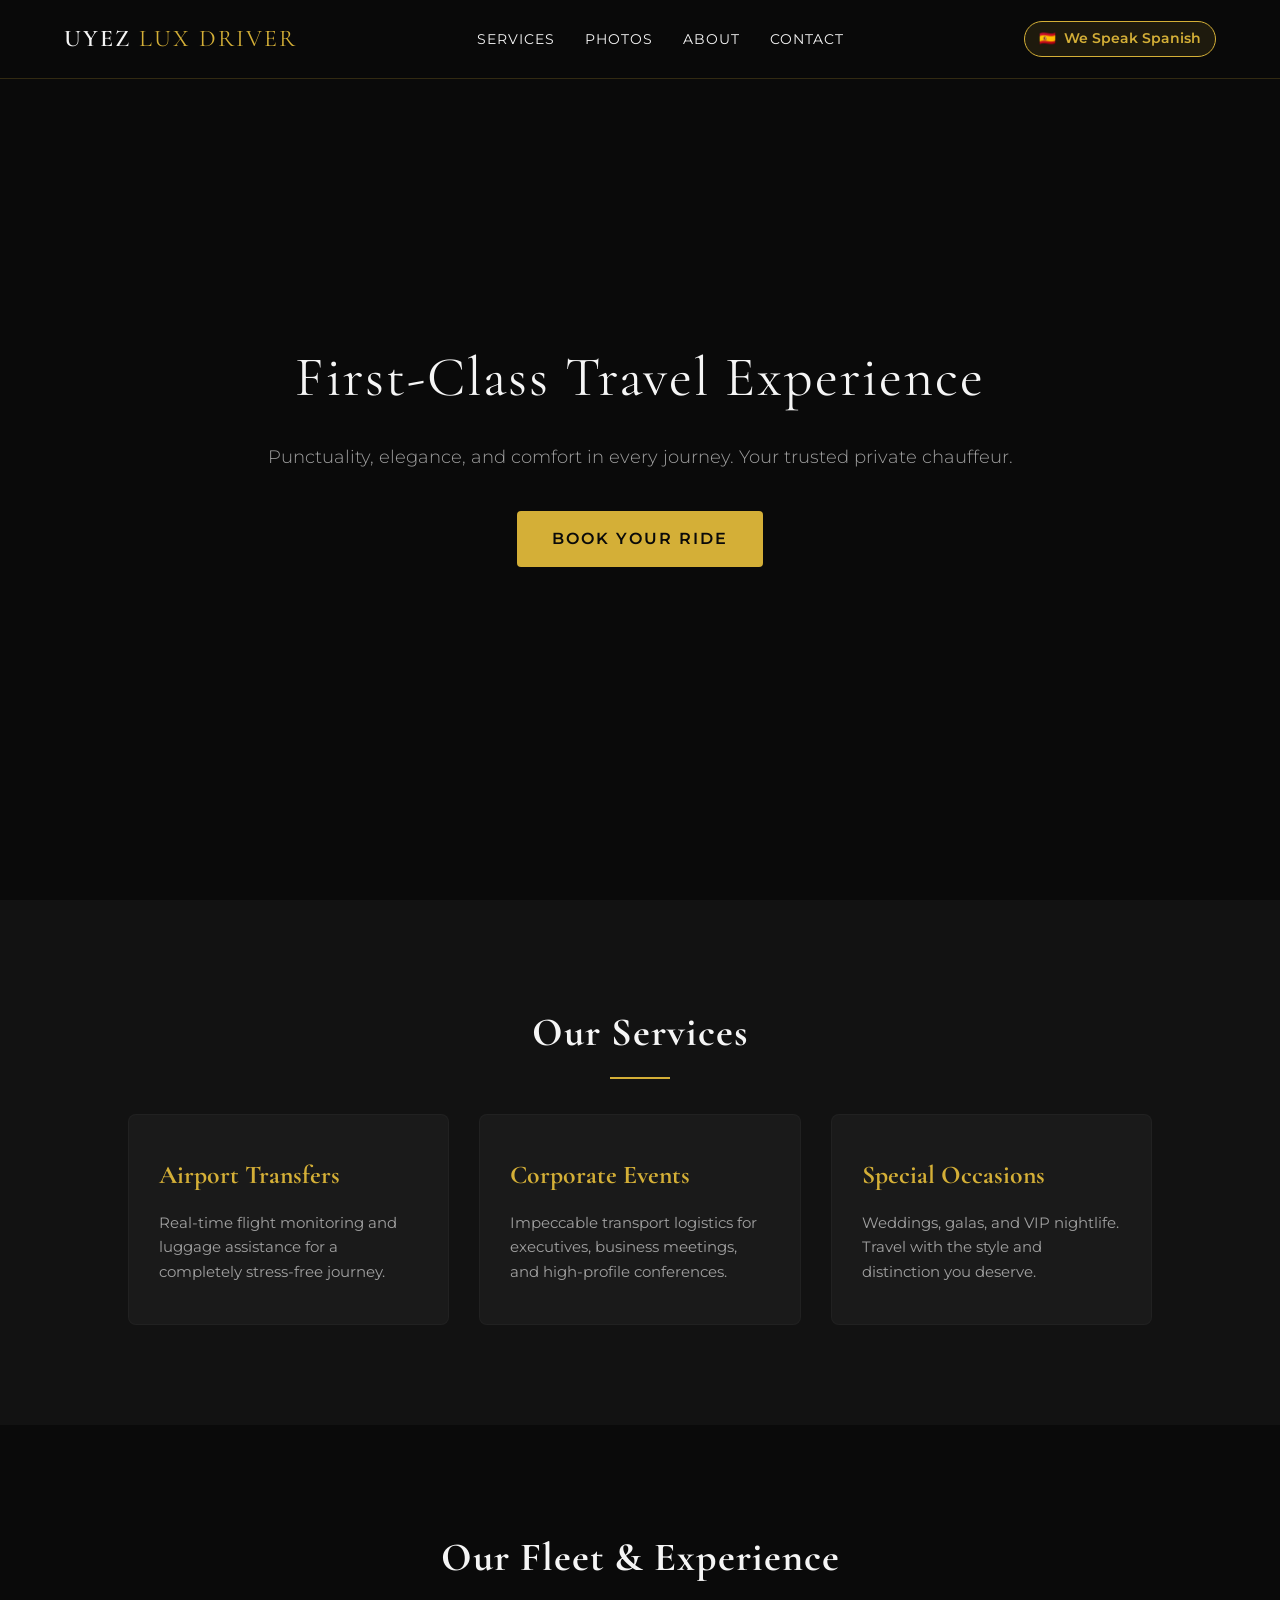
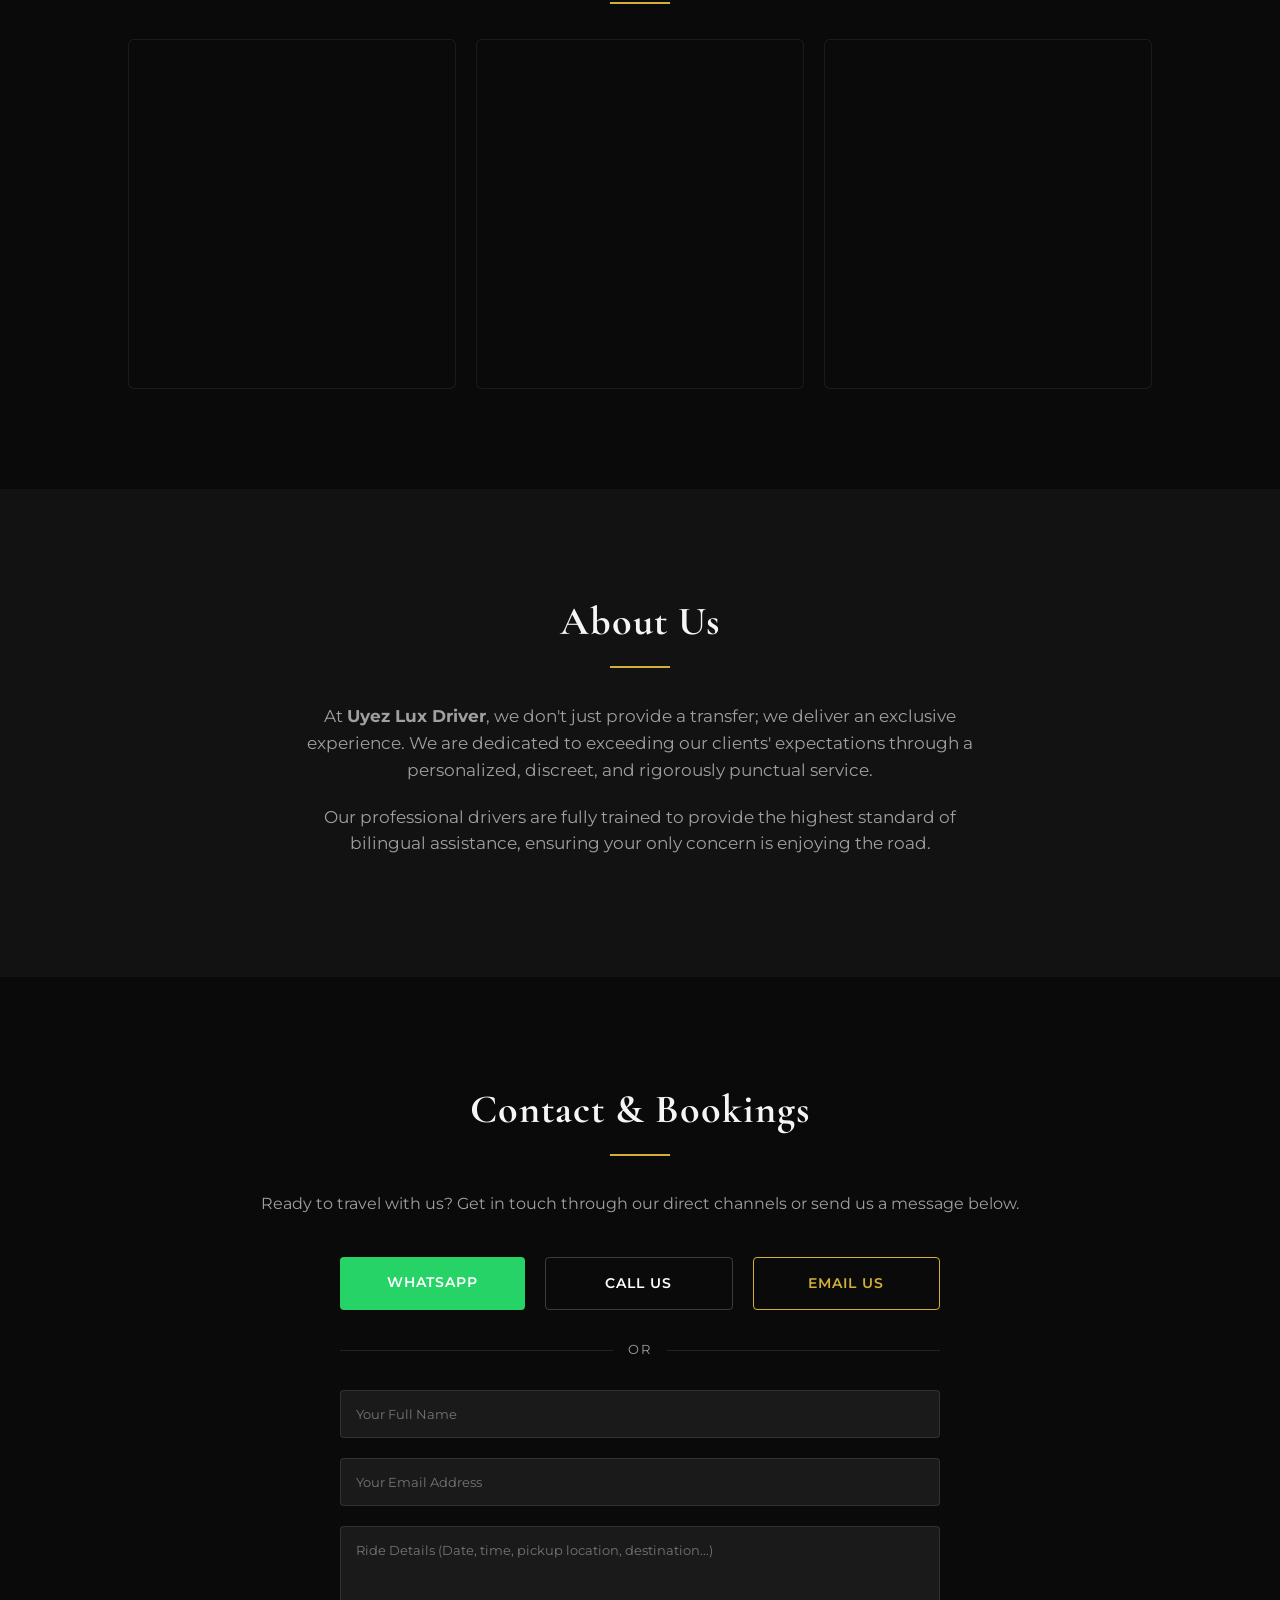
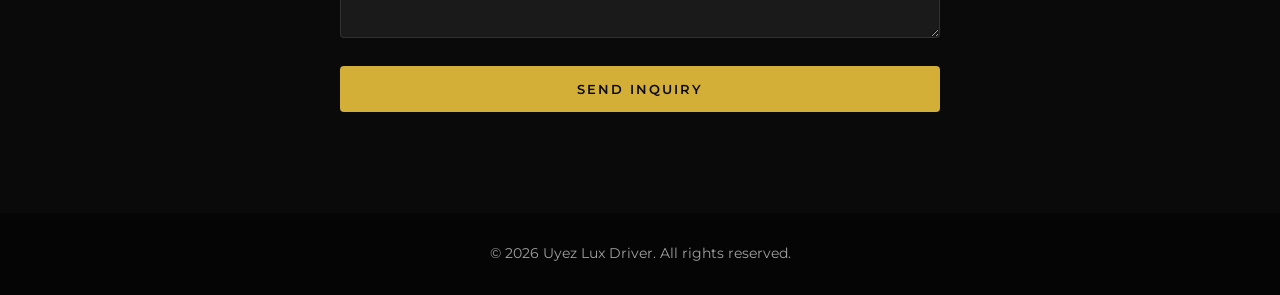
==== index.html @ 3fbd0e6f "Add files via upload" ====
<!DOCTYPE html>
<html lang="en">
<head>
    <meta charset="UTF-8">
    <meta name="viewport" content="width=device-width, initial-scale=1.0">
    <title>Uyez Lux Driver | Premium Chauffeur Service</title>
    <link rel="stylesheet" href="style.css">
    <!-- Importación de tipografía elegante desde Google Fonts -->
    <link href="https://fonts.googleapis.com/css2?family=Cormorant+Garamond:ital,wght@0,400;0,600;1,400&family=Montserrat:wght@300;400;600&display=swap" rel="stylesheet">
</head>
<body>

    <!-- Navigation / Menu -->
    <header class="navbar">
        <div class="logo">
            UYEZ <span>LUX DRIVER</span>
        </div>
        <nav>
            <ul class="nav-links">
                <li><a href="#services">Services</a></li>
                <li><a href="#photos">Photos</a></li>
                <li><a href="#about">About</a></li>
                <li><a href="#contact">Contact</a></li>
            </ul>
        </nav>
        <!-- Cambiado a enlace <a> apuntando a la versión en español -->
        <a href="es.html" class="lang-badge">
            <span class="flag">🇪🇸</span> We Speak Spanish
        </a>
    </header>

    <!-- Hero Section -->
    <section class="hero">
        <div class="hero-overlay"></div>
        <div class="hero-content">
            <h1>First-Class Travel Experience</h1>
            <p>Punctuality, elegance, and comfort in every journey. Your trusted private chauffeur.</p>
            <a href="#contact" class="btn-primary">Book Your Ride</a>
        </div>
    </section>

    <!-- Services Section -->
    <section id="services" class="services-section">
        <h2 class="section-title">Our Services</h2>
        <div class="services-grid">
            <div class="service-card">
                <h3>Airport Transfers</h3>
                <p>Real-time flight monitoring and luggage assistance for a completely stress-free journey.</p>
            </div>
            <div class="service-card">
                <h3>Corporate Events</h3>
                <p>Impeccable transport logistics for executives, business meetings, and high-profile conferences.</p>
            </div>
            <div class="service-card">
                <h3>Special Occasions</h3>
                <p>Weddings, galas, and VIP nightlife. Travel with the style and distinction you deserve.</p>
            </div>
        </div>
    </section>

    <!-- Photos Section (Gallery) -->
    <section id="photos" class="gallery-section">
        <h2 class="section-title">Our Fleet & Experience</h2>
        <div class="gallery-grid">
            <div class="gallery-item" style="background-image: url('https://images.unsplash.com/photo-1549399542-7e3f8b79c341?auto=format&fit=crop&q=80&w=600');"></div>
            <div class="gallery-item" style="background-image: url('https://images.unsplash.com/photo-1552519507-da3b142c6e3d?auto=format&fit=crop&q=80&w=600');"></div>
            <div class="gallery-item" style="background-image: url('https://images.unsplash.com/photo-1563720223185-11003d516935?auto=format&fit=crop&q=80&w=600');"></div>
        </div>
    </section>

    <!-- About Section -->
    <section id="about" class="about-section">
        <div class="about-content">
            <h2 class="section-title">About Us</h2>
            <p>At <strong>Uyez Lux Driver</strong>, we don't just provide a transfer; we deliver an exclusive experience. We are dedicated to exceeding our clients' expectations through a personalized, discreet, and rigorously punctual service.</p>
            <p>Our professional drivers are fully trained to provide the highest standard of bilingual assistance, ensuring your only concern is enjoying the road.</p>
        </div>
    </section>

    <!-- Contact Section -->
    <section id="contact" class="contact-section">
        <h2 class="section-title">Contact & Bookings</h2>
        <p class="contact-subtitle">Ready to travel with us? Get in touch through our direct channels or send us a message below.</p>
        
        <div class="direct-contact-buttons">
            <a href="https://wa.me/1234567890" target="_blank" class="contact-btn whatsapp-btn">WhatsApp</a>
            <a href="tel:+1234567890" class="contact-btn phone-btn">Call Us</a>
            <a href="mailto:info@uyezluxdriver.com" class="contact-btn email-btn">Email Us</a>
        </div>

        <div class="separator"><span>OR</span></div>

        <form class="contact-form" onsubmit="return false;">
            <div class="form-group">
                <input type="text" placeholder="Your Full Name" required>
            </div>
            <div class="form-group">
                <input type="email" placeholder="Your Email Address" required>
            </div>
            <div class="form-group">
                <textarea rows="5" placeholder="Ride Details (Date, time, pickup location, destination...)" required></textarea>
            </div>
            <button type="submit" class="btn-submit">Send Inquiry</button>
        </form>
    </section>

    <footer>
        <p>&copy; 2026 Uyez Lux Driver. All rights reserved.</p>
    </footer>

</body>
</html>
---- style.css ----
/* --- GENERAL CONFIGURATION & RESET --- */
* {
    margin: 0;
    padding: 0;
    box-sizing: border-box;
    scroll-behavior: smooth;
}

:root {
    --bg-dark: #0a0a0a;
    --bg-surface: #121212;
    --bg-card: #1a1a1a;
    --gold: #d4af37;
    --gold-hover: #f3e5ab;
    --text-light: #f5f5f5;
    --text-muted: #a0a0a0;
    --font-title: 'Cormorant Garamond', serif;
    --font-body: 'Montserrat', sans-serif;
}

body {
    font-family: var(--font-body);
    background-color: var(--bg-dark);
    color: var(--text-light);
    line-height: 1.6;
}

/* --- NAVIGATION HEADER --- */
.navbar {
    position: fixed;
    top: 0;
    left: 0;
    width: 100%;
    display: flex;
    justify-content: space-between;
    align-items: center;
    padding: 20px 5%;
    background: rgba(10, 10, 10, 0.85);
    backdrop-filter: blur(10px);
    border-bottom: 1px solid rgba(212, 175, 55, 0.2);
    z-index: 1000;
}

.logo {
    font-family: var(--font-title);
    font-size: 1.5rem;
    font-weight: 600;
    letter-spacing: 2px;
    color: var(--text-light);
}

.logo span {
    color: var(--gold);
    font-weight: 400;
}

.nav-links {
    display: flex;
    list-style: none;
    gap: 30px;
}

.nav-links a {
    color: var(--text-light);
    text-decoration: none;
    font-size: 0.9rem;
    text-transform: uppercase;
    letter-spacing: 1px;
    transition: color 0.3s ease;
}

.nav-links a:hover {
    color: var(--gold);
}

/* Botón de cambio de idioma optimizado como enlace */
.lang-badge {
    background: rgba(212, 175, 55, 0.1);
    border: 1px solid var(--gold);
    padding: 6px 14px;
    border-radius: 20px;
    font-size: 0.85rem;
    font-weight: 600;
    display: flex;
    align-items: center;
    gap: 8px;
    color: var(--gold);
    text-decoration: none; /* Quita el subrayado predeterminado */
    cursor: pointer;
    transition: all 0.3s ease;
}

.lang-badge:hover {
    background: rgba(212, 175, 55, 0.25);
    transform: translateY(-1px);
    box-shadow: 0 4px 12px rgba(212, 175, 55, 0.15);
}

/* --- HERO SECTION --- */
.hero {
    position: relative;
    height: 100vh;
    background: url('https://images.unsplash.com/photo-1503376780353-7e6692767b70?auto=format&fit=crop&q=80&w=1920') center/cover no-repeat;
    display: flex;
    align-items: center;
    justify-content: center;
    text-align: center;
    padding: 0 20px;
}

.hero-overlay {
    position: absolute;
    top: 0;
    left: 0;
    width: 100%;
    height: 100%;
    background: linear-gradient(to bottom, rgba(10,10,10,0.6), rgba(10,10,10,0.95));
}

.hero-content {
    position: relative;
    z-index: 1;
    max-width: 800px;
}

.hero-content h1 {
    font-family: var(--font-title);
    font-size: 3.5rem;
    font-weight: 400;
    margin-bottom: 20px;
    letter-spacing: 2px;
}

.hero-content p {
    font-size: 1.1rem;
    color: var(--text-muted);
    margin-bottom: 40px;
    font-weight: 300;
}

.btn-primary {
    display: inline-block;
    padding: 15px 35px;
    background-color: var(--gold);
    color: var(--bg-dark);
    text-decoration: none;
    text-transform: uppercase;
    font-weight: 600;
    letter-spacing: 2px;
    border-radius: 4px;
    transition: all 0.3s ease;
}

.btn-primary:hover {
    background-color: var(--gold-hover);
    transform: translateY(-3px);
    box-shadow: 0 10px 20px rgba(212, 175, 55, 0.2);
}

/* --- REUSABLE SECTION STYLES --- */
section {
    padding: 100px 10%;
}

.section-title {
    font-family: var(--font-title);
    font-size: 2.5rem;
    text-align: center;
    margin-bottom: 50px;
    position: relative;
    letter-spacing: 1px;
}

.section-title::after {
    content: '';
    position: absolute;
    bottom: -15px;
    left: 50%;
    transform: translateX(-50%);
    width: 60px;
    height: 2px;
    background-color: var(--gold);
}

/* --- SERVICES SECTION --- */
.services-section {
    background-color: var(--bg-surface);
}

.services-grid {
    display: grid;
    grid-template-columns: repeat(auto-fit, minmax(280px, 1fr));
    gap: 30px;
}

.service-card {
    background-color: var(--bg-card);
    padding: 40px 30px;
    border-radius: 8px;
    border: 1px solid rgba(255, 255, 255, 0.03);
    transition: all 0.3s ease;
}

.service-card:hover {
    border-color: var(--gold);
    transform: translateY(-5px);
}

.service-card h3 {
    font-family: var(--font-title);
    font-size: 1.6rem;
    margin-bottom: 15px;
    color: var(--gold);
}

.service-card p {
    color: var(--text-muted);
    font-size: 0.95rem;
}

/* --- PHOTOS SECTION (GALLERY) --- */
.gallery-section {
    background-color: var(--bg-dark);
}

.gallery-grid {
    display: grid;
    grid-template-columns: repeat(auto-fit, minmax(300px, 1fr));
    gap: 20px;
}

.gallery-item {
    height: 350px;
    border-radius: 6px;
    background-size: cover;
    background-position: center;
    filter: grayscale(40%);
    transition: all 0.5s ease;
    border: 1px solid rgba(212, 175, 55, 0.1);
}

.gallery-item:hover {
    filter: grayscale(0%);
    transform: scale(1.02);
    border-color: var(--gold);
}

/* --- ABOUT SECTION --- */
.about-section {
    background-color: var(--bg-surface);
    text-align: center;
}

.about-content {
    max-width: 700px;
    margin: 0 auto;
}

.about-content p {
    color: var(--text-muted);
    margin-bottom: 20px;
    font-size: 1.05rem;
}

/* --- CONTACT SECTION --- */
.contact-section {
    background-color: var(--bg-dark);
    text-align: center;
}

.contact-subtitle {
    color: var(--text-muted);
    margin-bottom: 40px;
}

/* Direct Contact Buttons Layout */
.direct-contact-buttons {
    display: flex;
    justify-content: center;
    gap: 20px;
    max-width: 600px;
    margin: 0 auto 30px auto;
}

.contact-btn {
    flex: 1;
    padding: 14px;
    text-decoration: none;
    font-weight: 600;
    font-size: 0.9rem;
    letter-spacing: 1px;
    text-transform: uppercase;
    border-radius: 4px;
    transition: all 0.3s ease;
    display: inline-block;
    text-align: center;
}

.whatsapp-btn {
    background-color: #25D366;
    color: #fff;
}

.whatsapp-btn:hover {
    background-color: #20ba5a;
    transform: translateY(-2px);
    box-shadow: 0 5px 15px rgba(37, 211, 102, 0.3);
}

.phone-btn {
    background-color: transparent;
    color: #ffffff;
    border: 1px solid rgba(255, 255, 255, 0.2);
}

.phone-btn:hover {
    background-color: rgba(255, 255, 255, 0.05);
    border-color: #ffffff;
    transform: translateY(-2px);
}

.email-btn {
    background-color: transparent;
    color: var(--gold);
    border: 1px solid var(--gold);
}

.email-btn:hover {
    background-color: rgba(212, 175, 55, 0.05);
    transform: translateY(-2px);
    box-shadow: 0 5px 15px rgba(212, 175, 55, 0.15);
}

/* Text Separator line */
.separator {
    display: flex;
    align-items: center;
    text-align: center;
    color: var(--text-muted);
    max-width: 600px;
    margin: 0 auto 30px auto;
    font-size: 0.8rem;
    letter-spacing: 2px;
}

.separator::before, .separator::after {
    content: '';
    flex: 1;
    border-bottom: 1px solid rgba(255, 255, 255, 0.1);
}

.separator span {
    padding: 0 15px;
}

/* Form Styles */
.contact-form {
    max-width: 600px;
    margin: 0 auto;
}

.form-group {
    margin-bottom: 20px;
}

.contact-form input, 
.contact-form textarea {
    width: 100%;
    padding: 15px;
    background-color: var(--bg-card);
    border: 1px solid rgba(255, 255, 255, 0.1);
    color: var(--text-light);
    font-family: var(--font-body);
    border-radius: 4px;
    outline: none;
    transition: border-color 0.3s ease;
}

.contact-form input:focus, 
.contact-form textarea:focus {
    border-color: var(--gold);
}

.btn-submit {
    width: 100%;
    padding: 15px;
    background-color: var(--gold);
    color: var(--bg-dark);
    border: none;
    font-family: var(--font-body);
    font-weight: 600;
    text-transform: uppercase;
    letter-spacing: 2px;
    cursor: pointer;
    border-radius: 4px;
    transition: all 0.3s ease;
}

.btn-submit:hover {
    background-color: var(--gold-hover);
}

/* --- FOOTER --- */
footer {
    background-color: #050505;
    padding: 30px;
    text-align: center;
    font-size: 0.85rem;
    color: var(--text-muted);
    border-top: 1px solid rgba(255, 255, 255, 0.02);
}

/* --- RESPONSIVE DESIGN (MOBILE) --- */
@media (max-width: 768px) {
    .navbar {
        flex-direction: column;
        gap: 15px;
        padding: 15px;
    }
    
    .nav-links {
        gap: 15px;
        flex-wrap: wrap;
        justify-content: center;
    }

    .hero-content h1 {
        font-size: 2.3rem;
    }
    
    .direct-contact-buttons {
        flex-direction: column;
        gap: 10px;
    }
    
    section {
        padding: 60px 5%;
    }
}
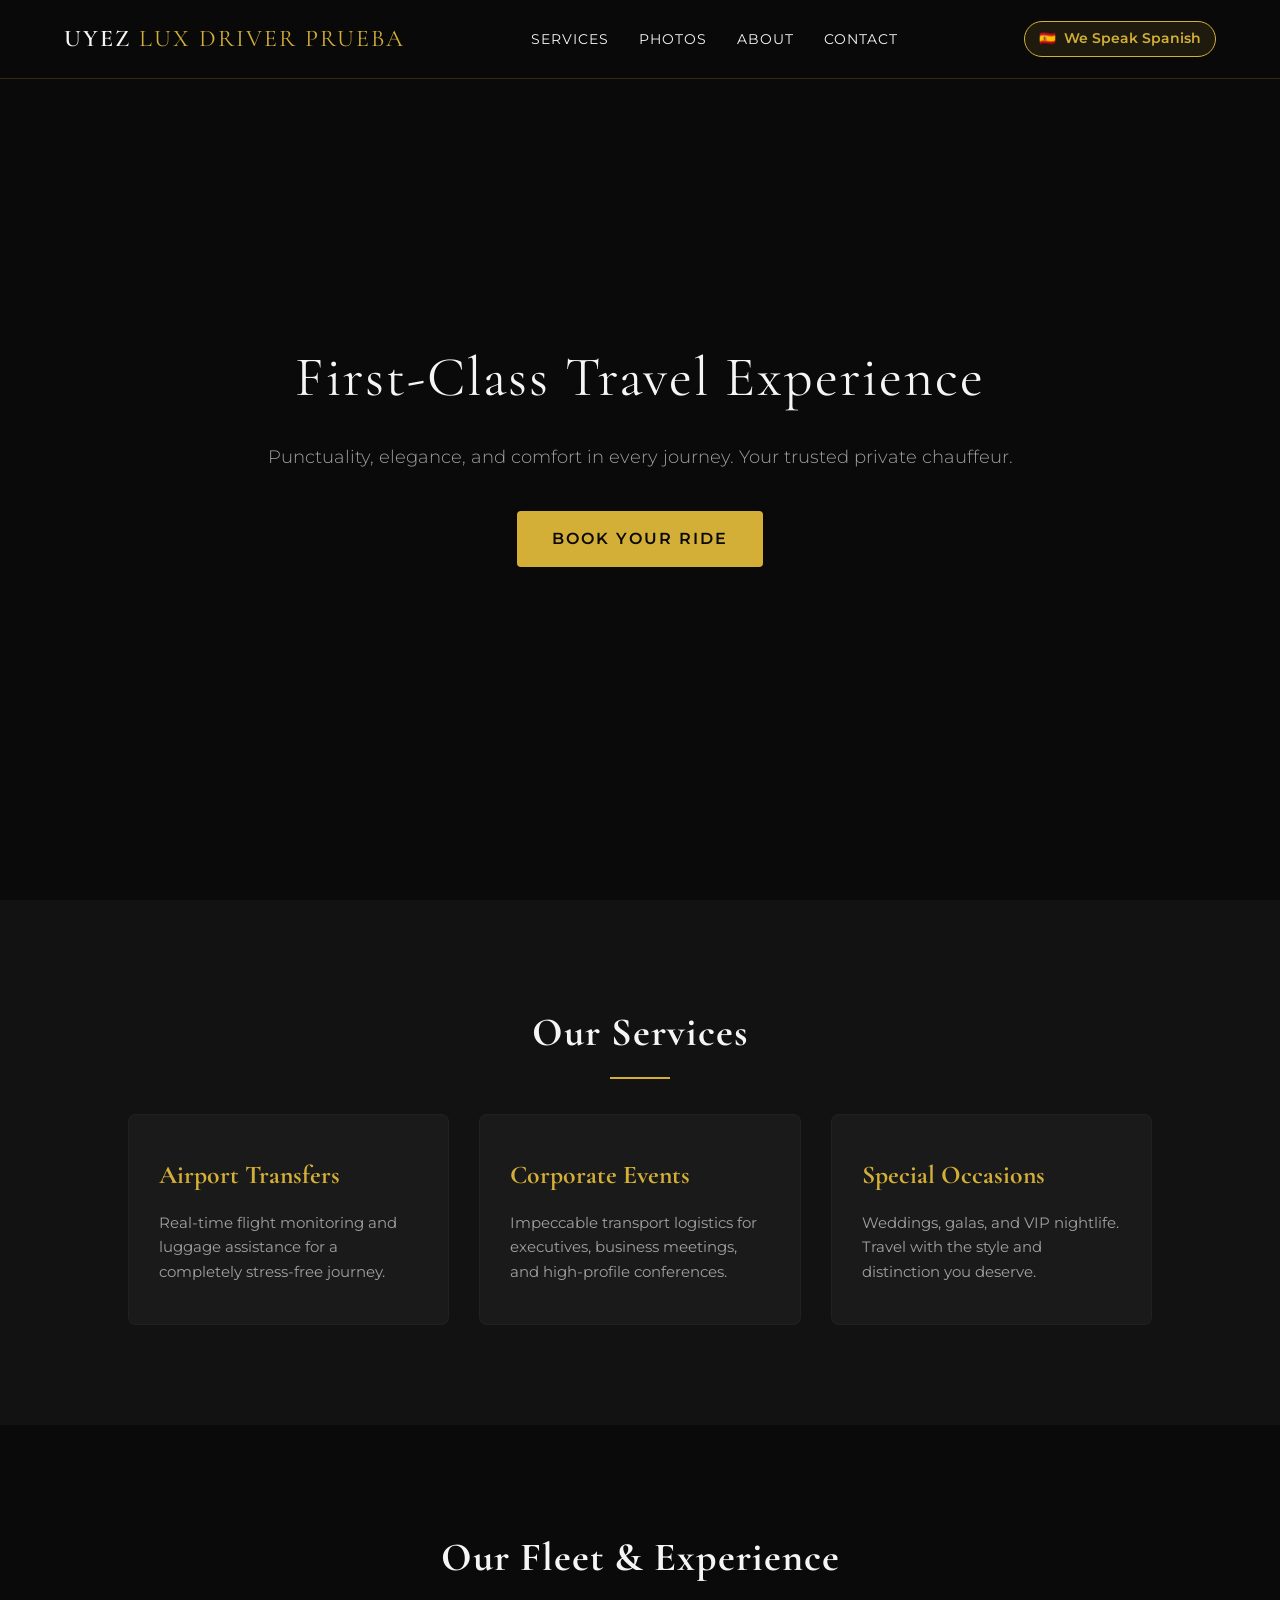
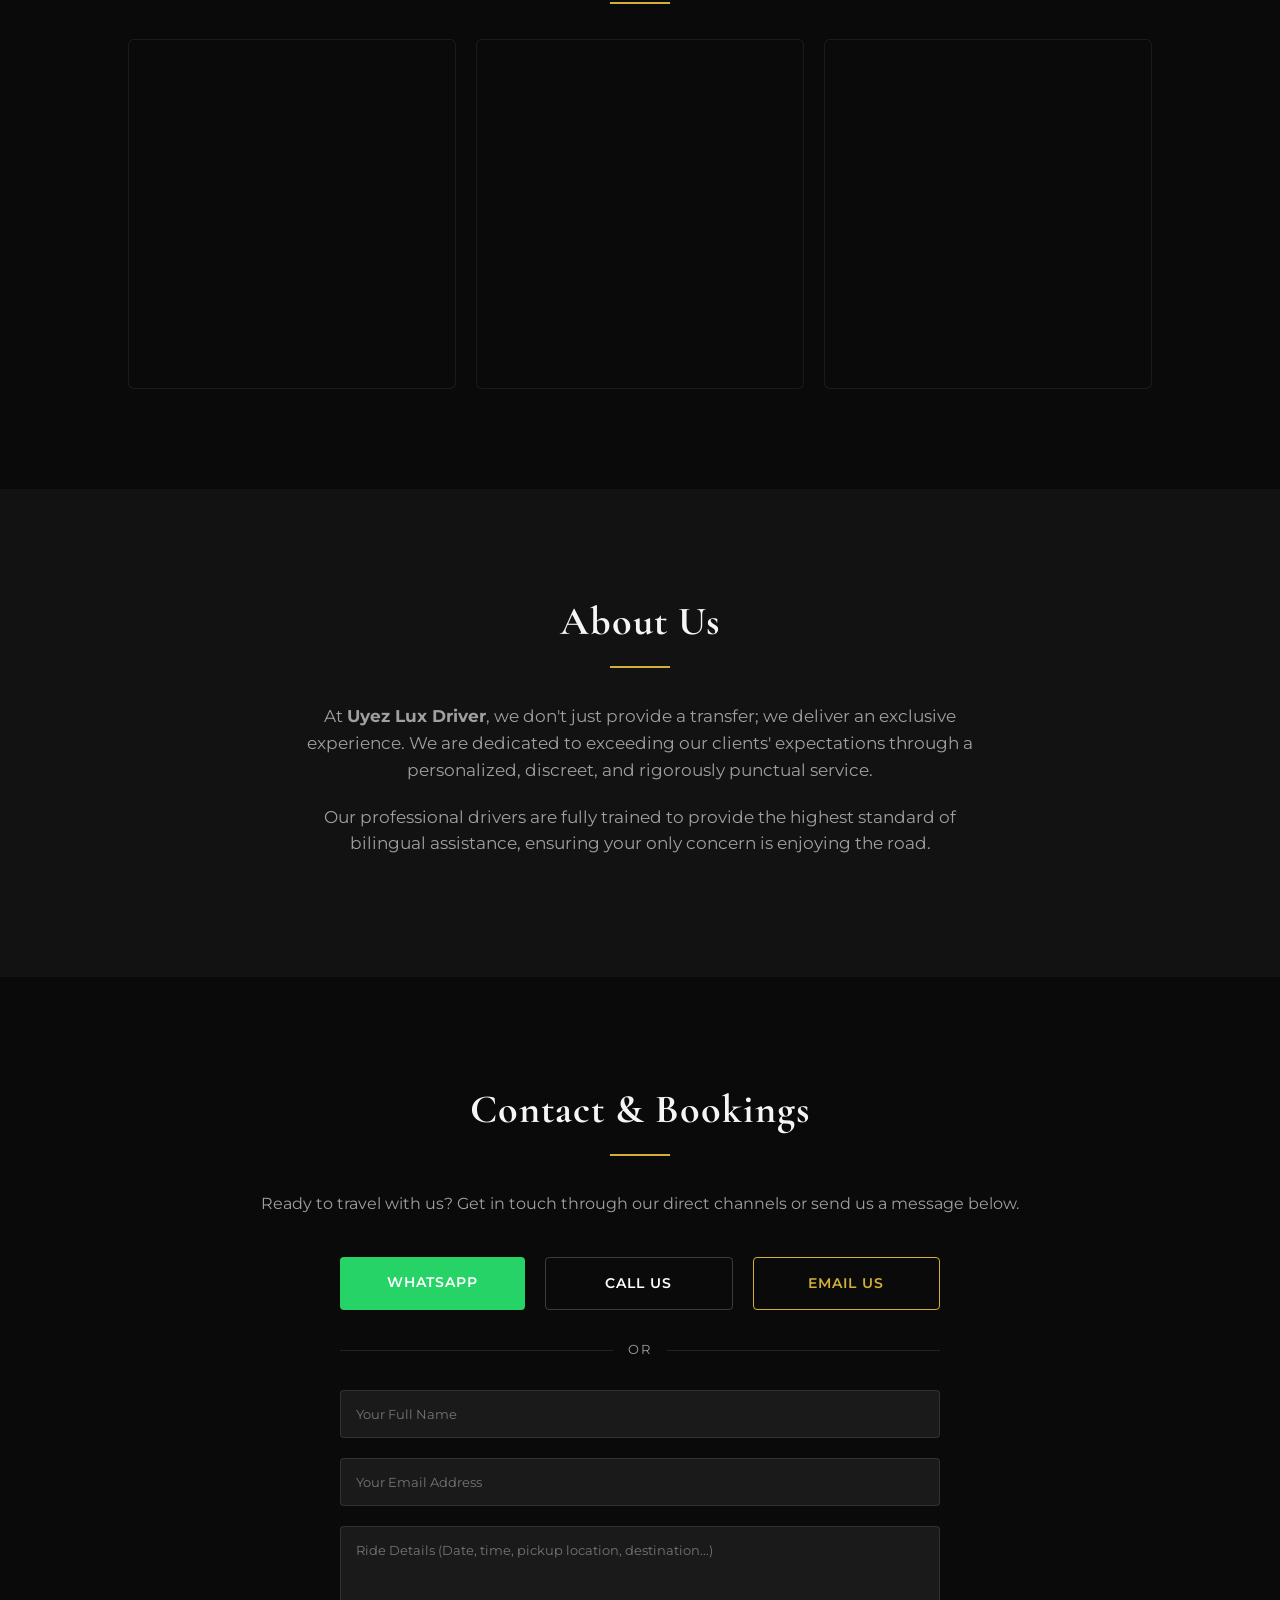
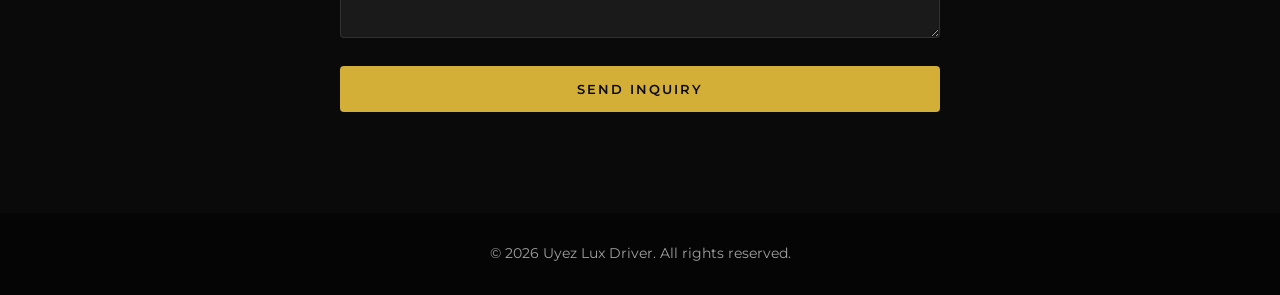
==== commit 8cc4413e: "Add files via upload" ====
--- a/index.html
+++ b/index.html
@@ -13,7 +13,7 @@
     <!-- Navigation / Menu -->
     <header class="navbar">
         <div class="logo">
-            UYEZ <span>LUX DRIVER</span>
+            UYEZ <span>LUX DRIVER PRUEBA</span>
         </div>
         <nav>
             <ul class="nav-links">
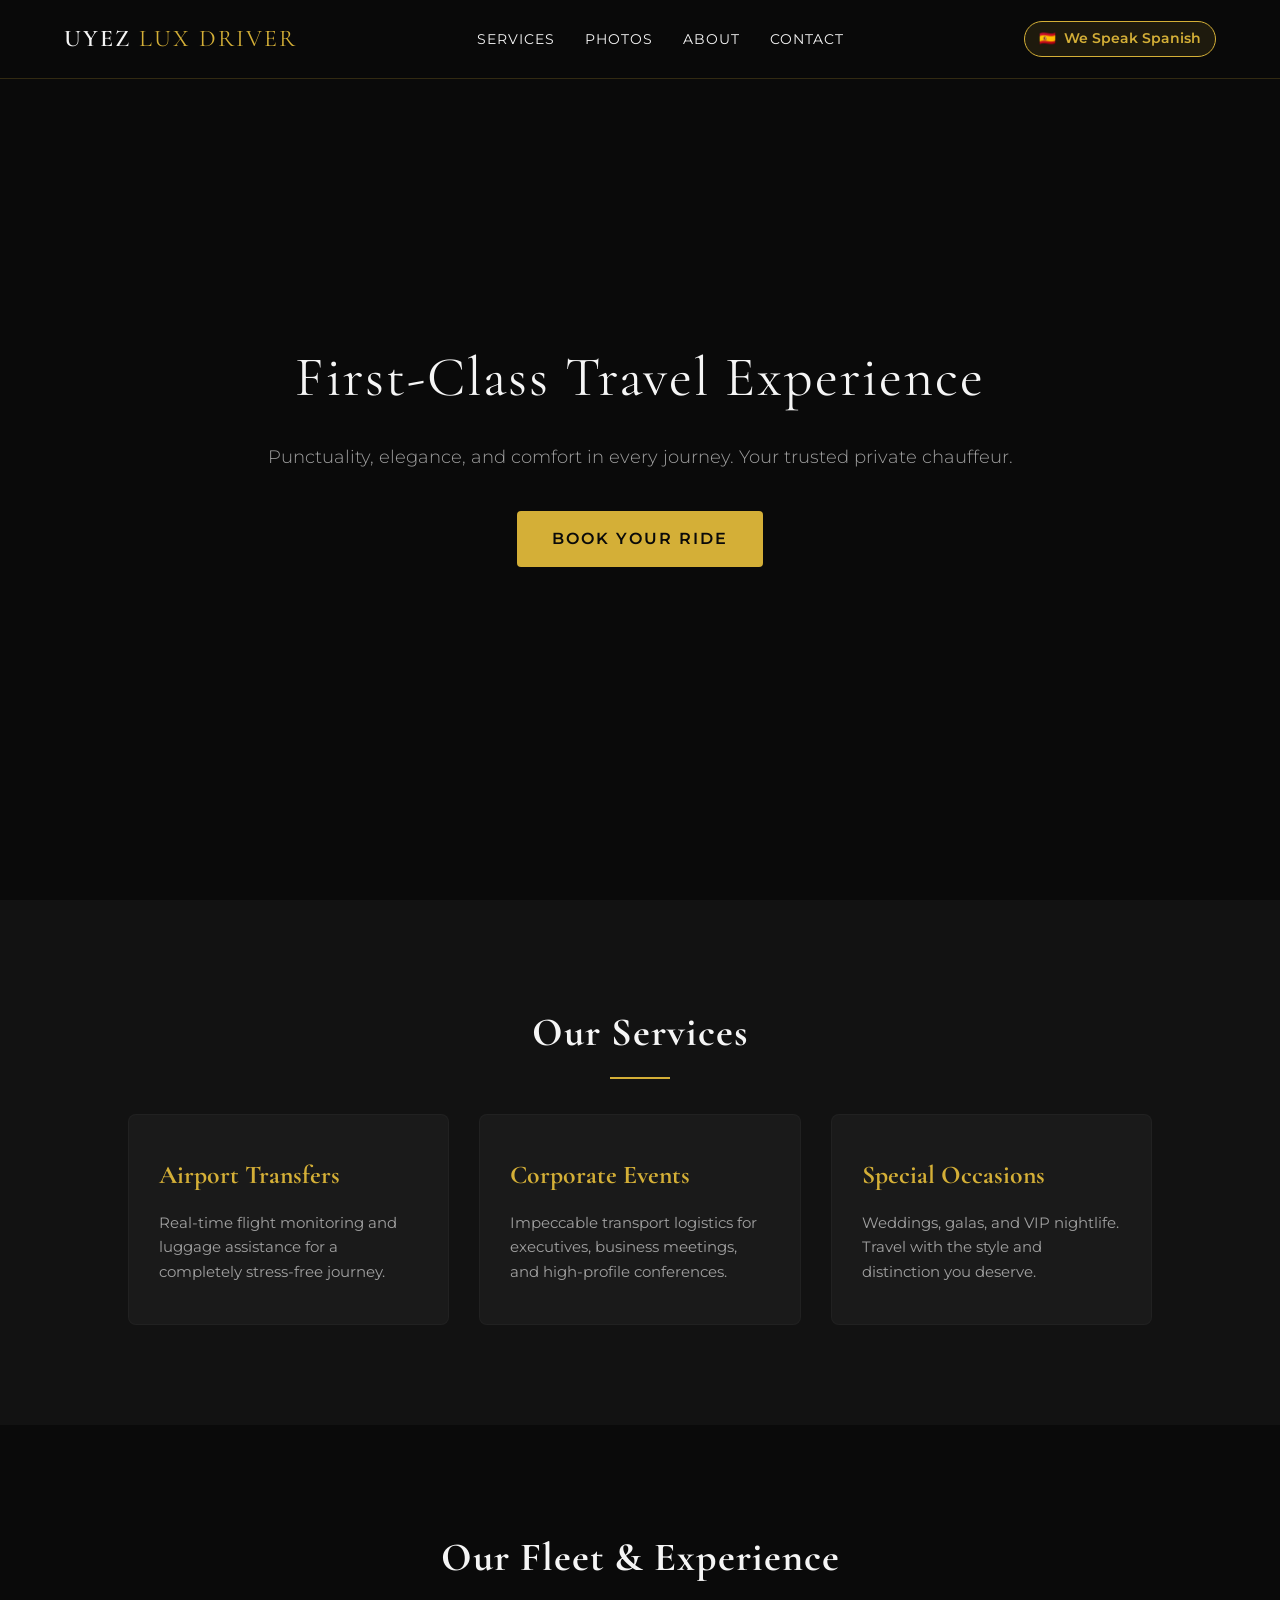
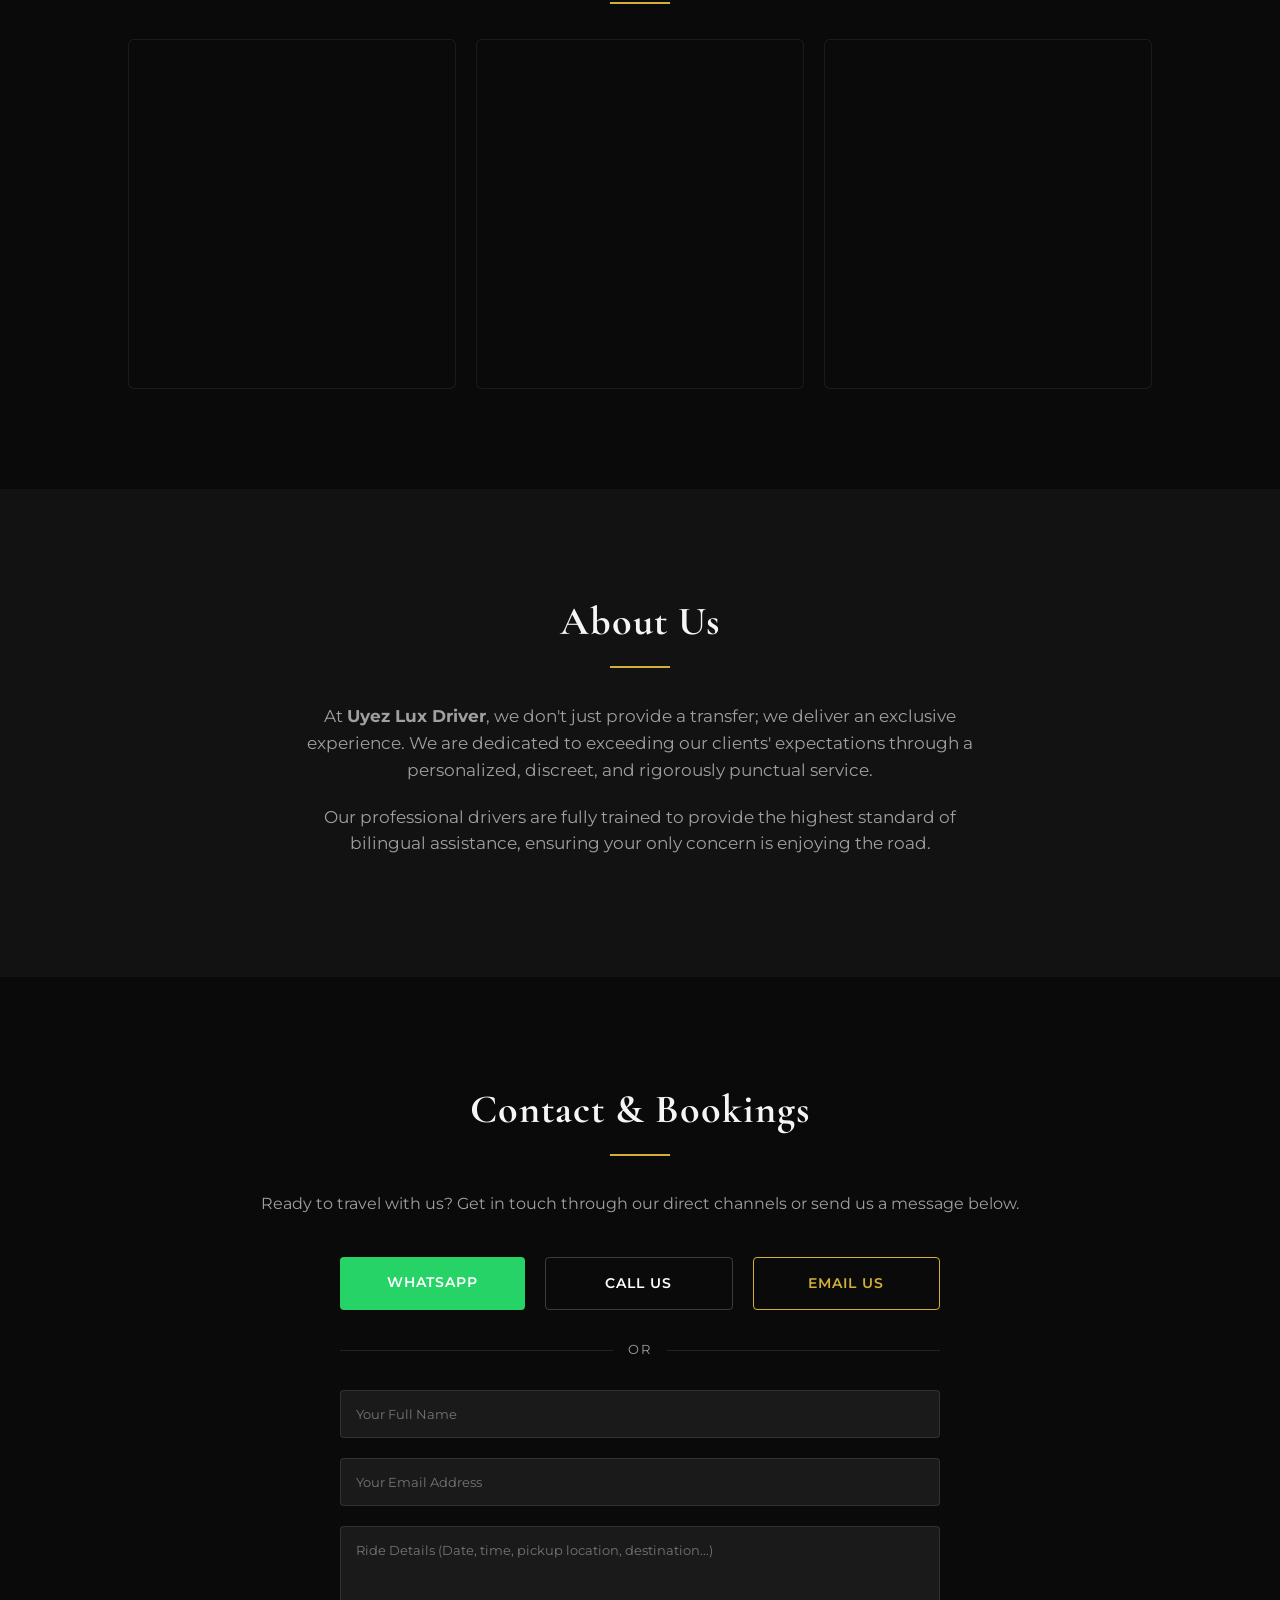
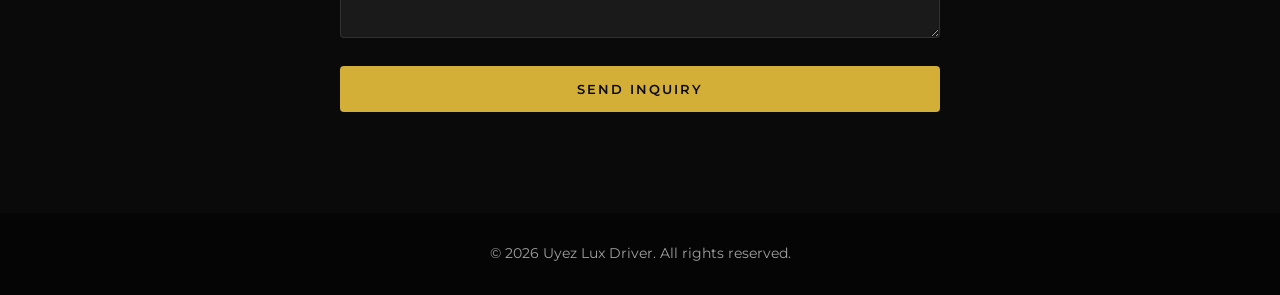
==== commit f63792d7: "Add files via upload" ====
--- a/index.html
+++ b/index.html
@@ -13,7 +13,7 @@
     <!-- Navigation / Menu -->
     <header class="navbar">
         <div class="logo">
-            UYEZ <span>LUX DRIVER PRUEBA</span>
+            UYEZ <span>LUX DRIVER</span>
         </div>
         <nav>
             <ul class="nav-links">
@@ -62,9 +62,9 @@
     <section id="photos" class="gallery-section">
         <h2 class="section-title">Our Fleet & Experience</h2>
         <div class="gallery-grid">
-            <div class="gallery-item" style="background-image: url('https://images.unsplash.com/photo-1549399542-7e3f8b79c341?auto=format&fit=crop&q=80&w=600');"></div>
-            <div class="gallery-item" style="background-image: url('https://images.unsplash.com/photo-1552519507-da3b142c6e3d?auto=format&fit=crop&q=80&w=600');"></div>
-            <div class="gallery-item" style="background-image: url('https://images.unsplash.com/photo-1563720223185-11003d516935?auto=format&fit=crop&q=80&w=600');"></div>
+            <div class="gallery-item" style="background-image: url('img/ChatGPT\ Image\ May\ 24\,\ 2026\,\ 06_34_45\ PM.png');"></div>
+            <div class="gallery-item" style="background-image: url('img/ChatGPT\ Image\ May\ 24\,\ 2026\,\ 06_36_39\ PM.png');"></div>
+            <div class="gallery-item" style="background-image: url('img/south_beach_miami_suv_web_1600.webp');"></div>
         </div>
     </section>
 
@@ -83,9 +83,9 @@
         <p class="contact-subtitle">Ready to travel with us? Get in touch through our direct channels or send us a message below.</p>
         
         <div class="direct-contact-buttons">
-            <a href="https://wa.me/1234567890" target="_blank" class="contact-btn whatsapp-btn">WhatsApp</a>
-            <a href="tel:+1234567890" class="contact-btn phone-btn">Call Us</a>
-            <a href="mailto:info@uyezluxdriver.com" class="contact-btn email-btn">Email Us</a>
+            <a href="https://wa.me/3054235119" target="_blank" class="contact-btn whatsapp-btn">WhatsApp</a>
+            <a href="tel:+13054235119" class="contact-btn phone-btn">Call Us</a>
+            <a href="mailto:uyezlux@gmail.com" class="contact-btn email-btn">Email Us</a>
         </div>
 
         <div class="separator"><span>OR</span></div>
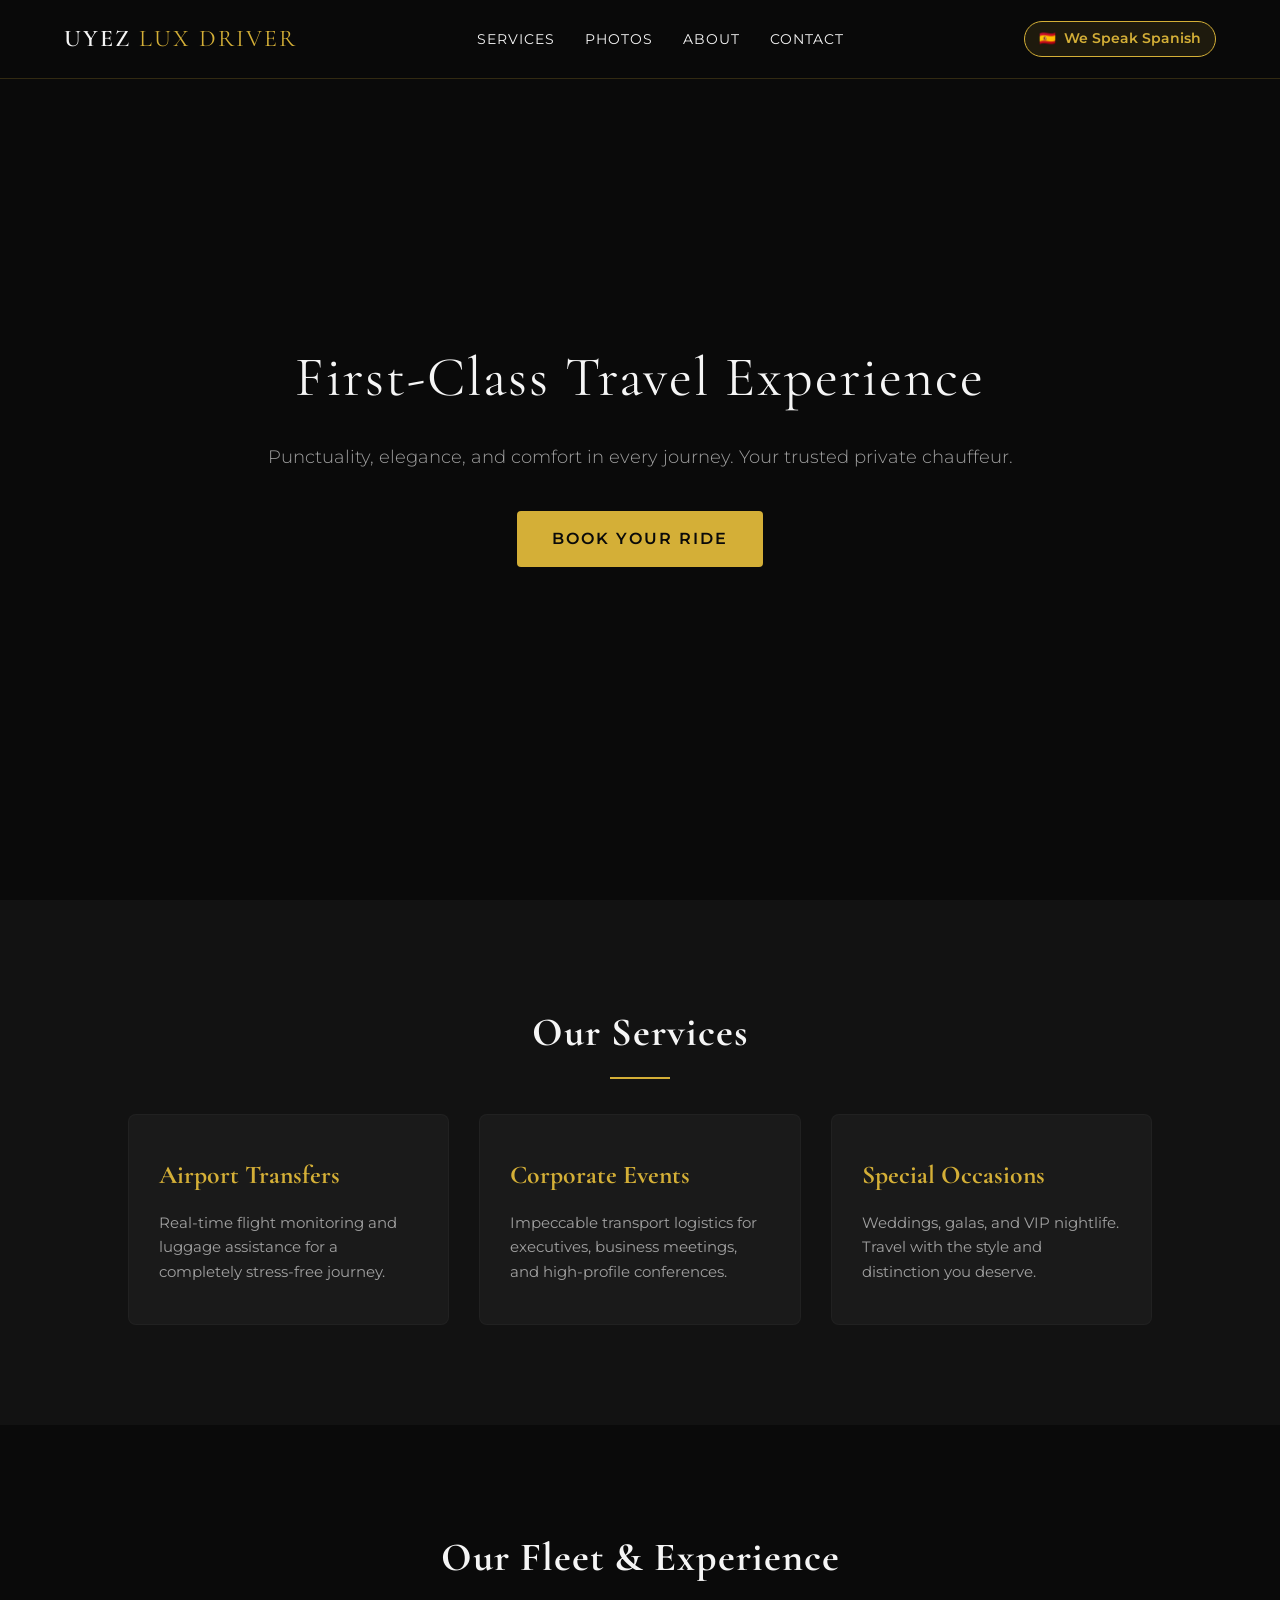
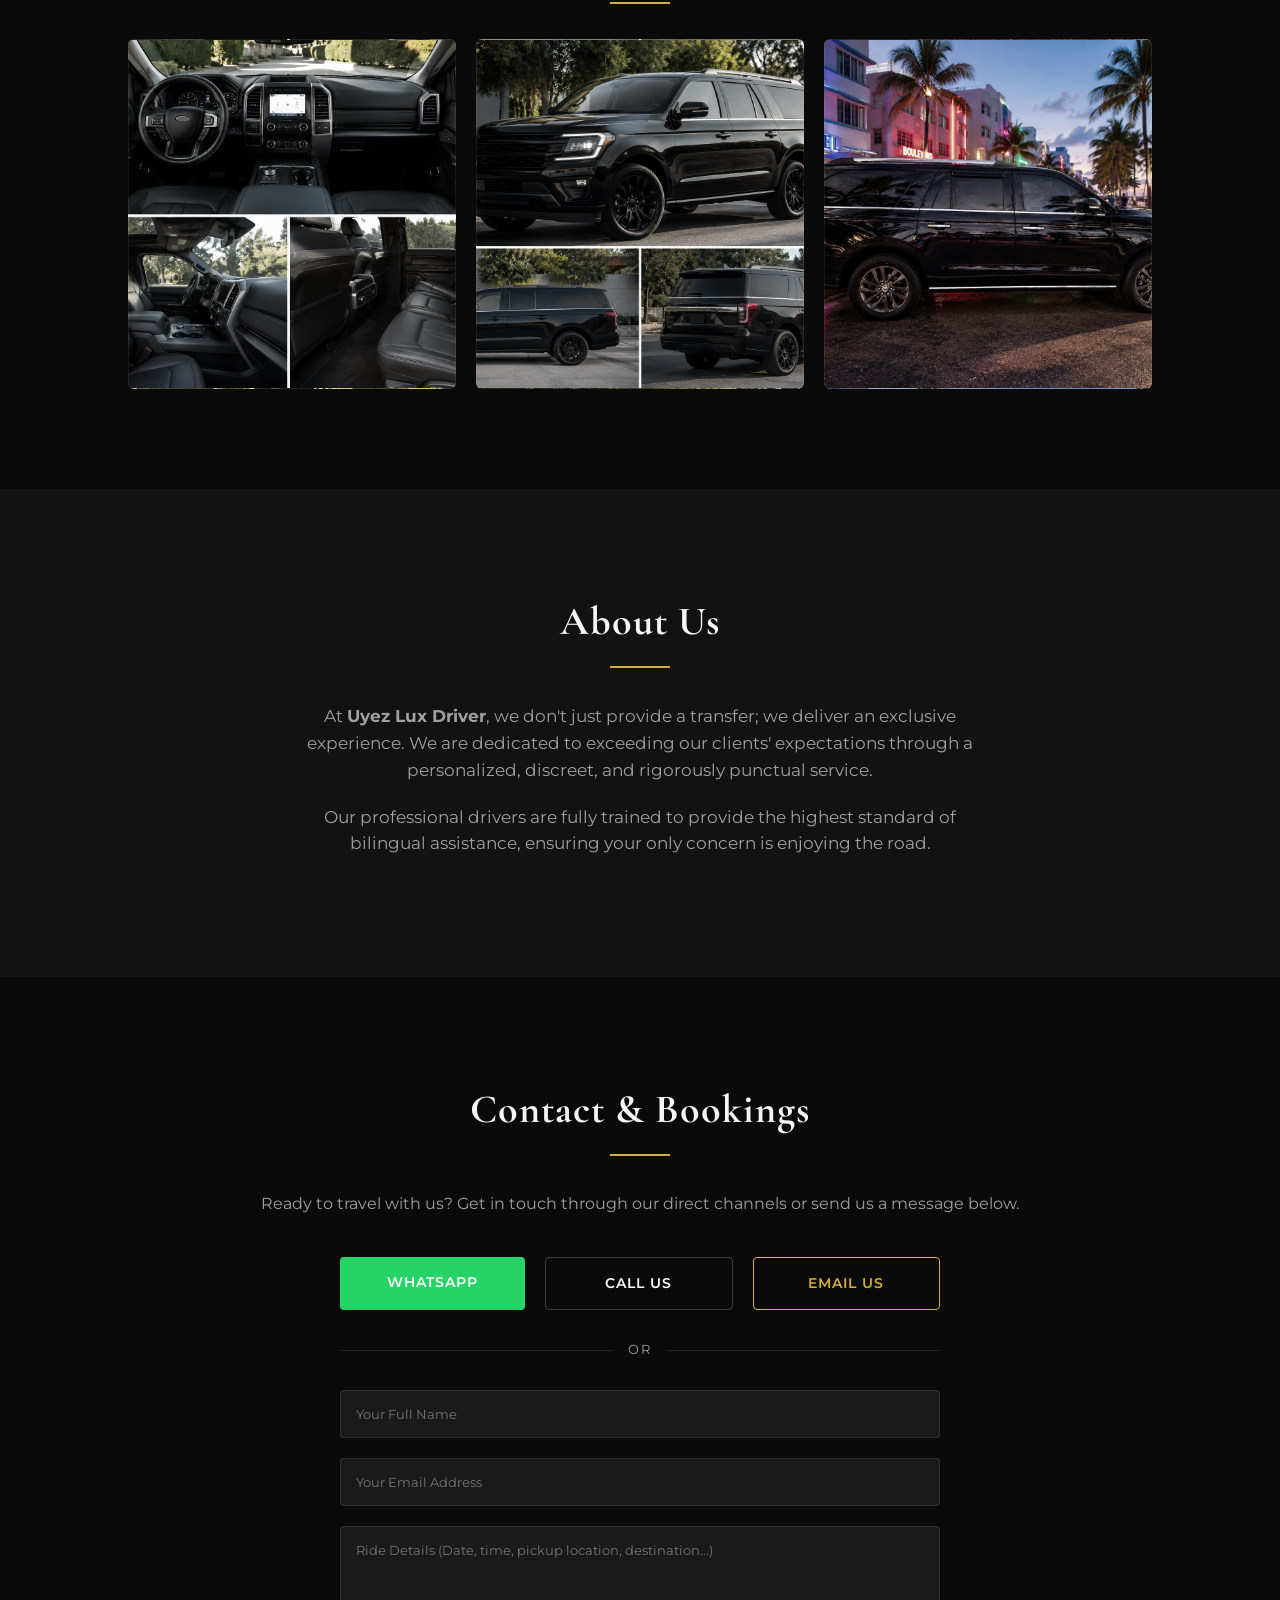
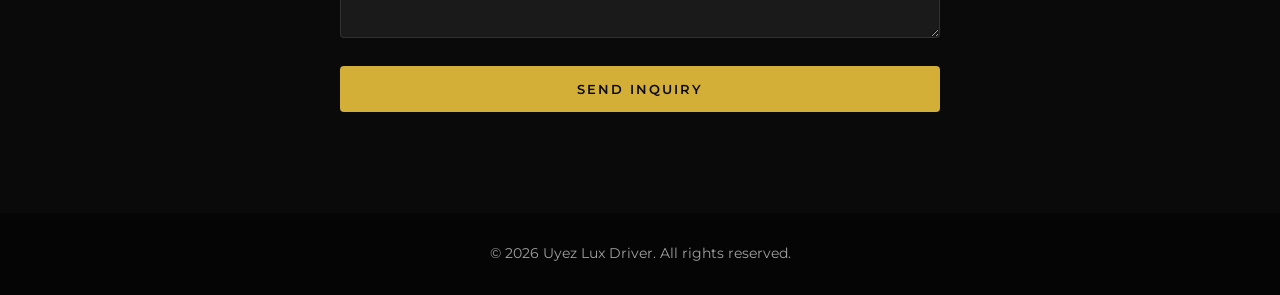
==== commit cb03f7bb: "Add files via upload" ====
--- a/index.html
+++ b/index.html
@@ -62,9 +62,9 @@
     <section id="photos" class="gallery-section">
         <h2 class="section-title">Our Fleet & Experience</h2>
         <div class="gallery-grid">
-            <div class="gallery-item" style="background-image: url('img/ChatGPT\ Image\ May\ 24\,\ 2026\,\ 06_34_45\ PM.png');"></div>
-            <div class="gallery-item" style="background-image: url('img/ChatGPT\ Image\ May\ 24\,\ 2026\,\ 06_36_39\ PM.png');"></div>
-            <div class="gallery-item" style="background-image: url('img/south_beach_miami_suv_web_1600.webp');"></div>
+            <div class="gallery-item" style="background-image: url('ChatGPT\ Image\ May\ 24\,\ 2026\,\ 06_34_45\ PM.png');"></div>
+            <div class="gallery-item" style="background-image: url('ChatGPT\ Image\ May\ 24\,\ 2026\,\ 06_36_39\ PM.png');"></div>
+            <div class="gallery-item" style="background-image: url('south_beach_miami_suv_web_1600.webp');"></div>
         </div>
     </section>
 
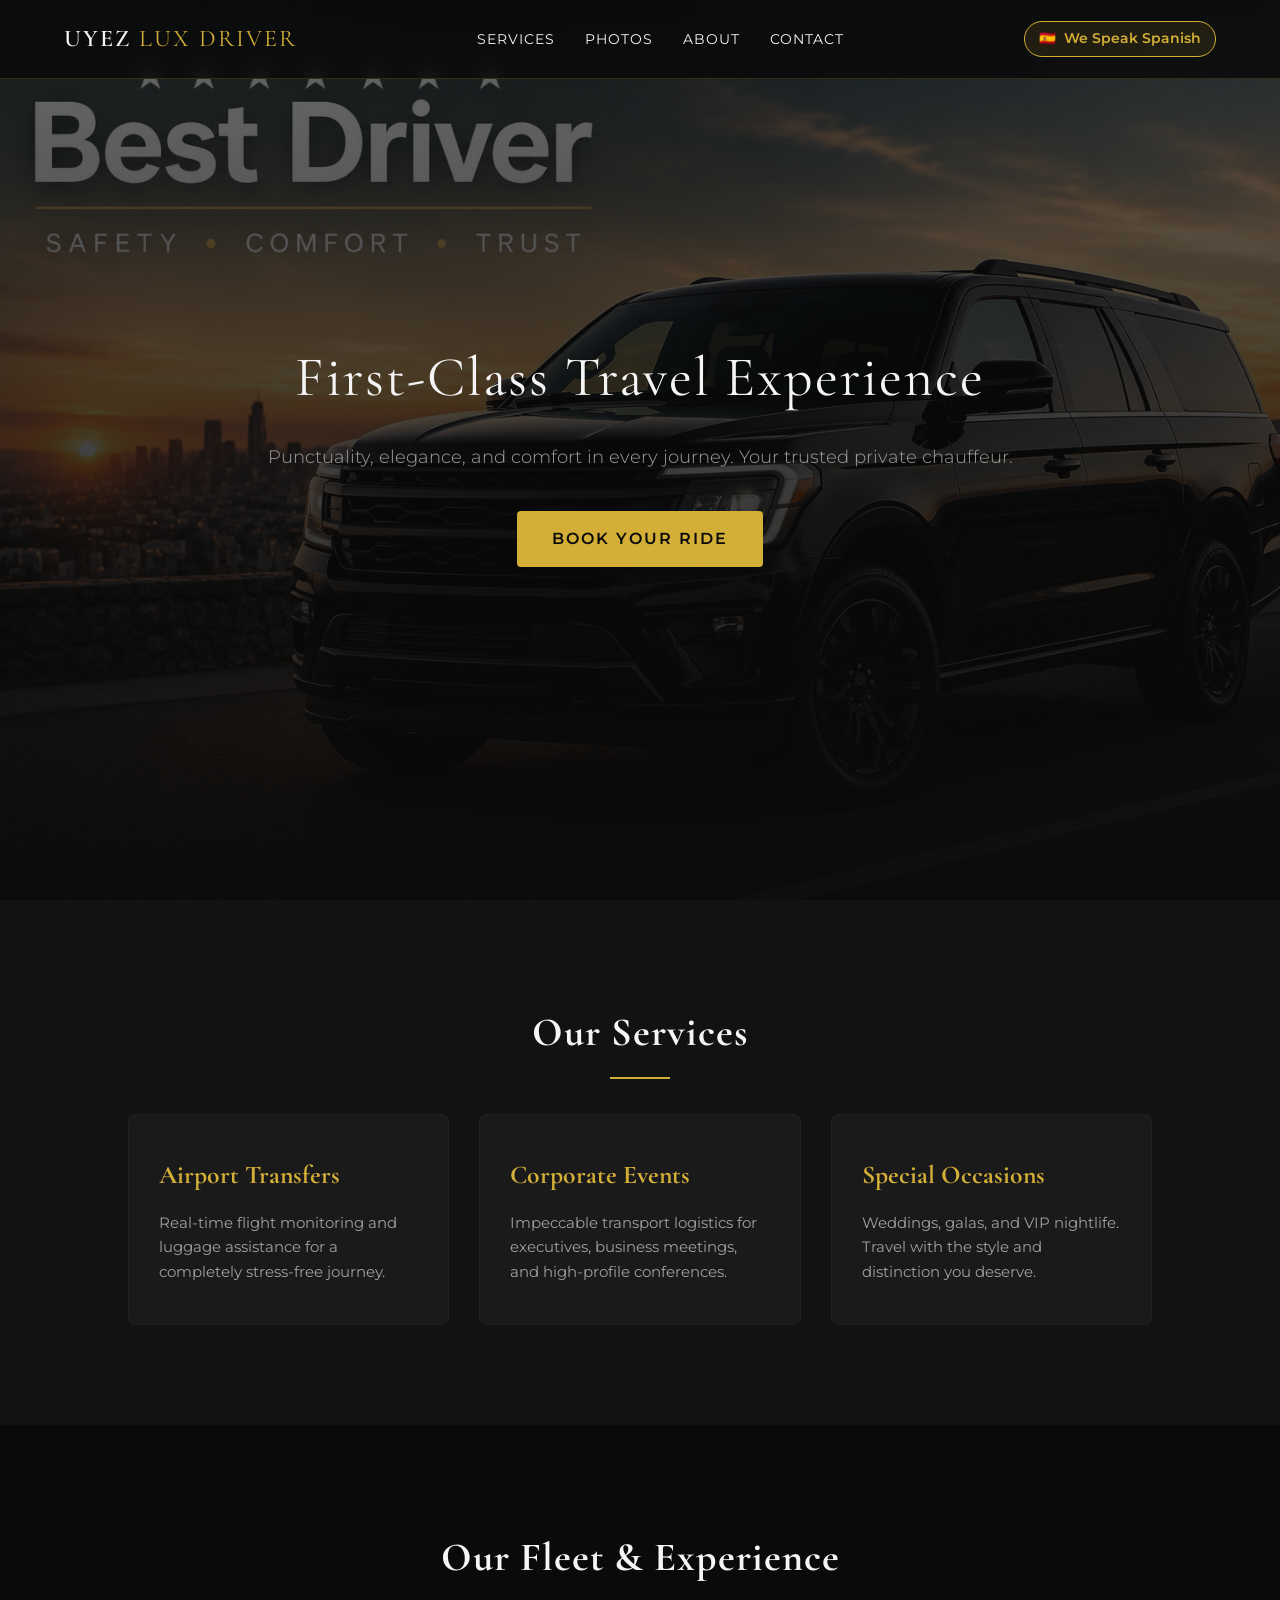
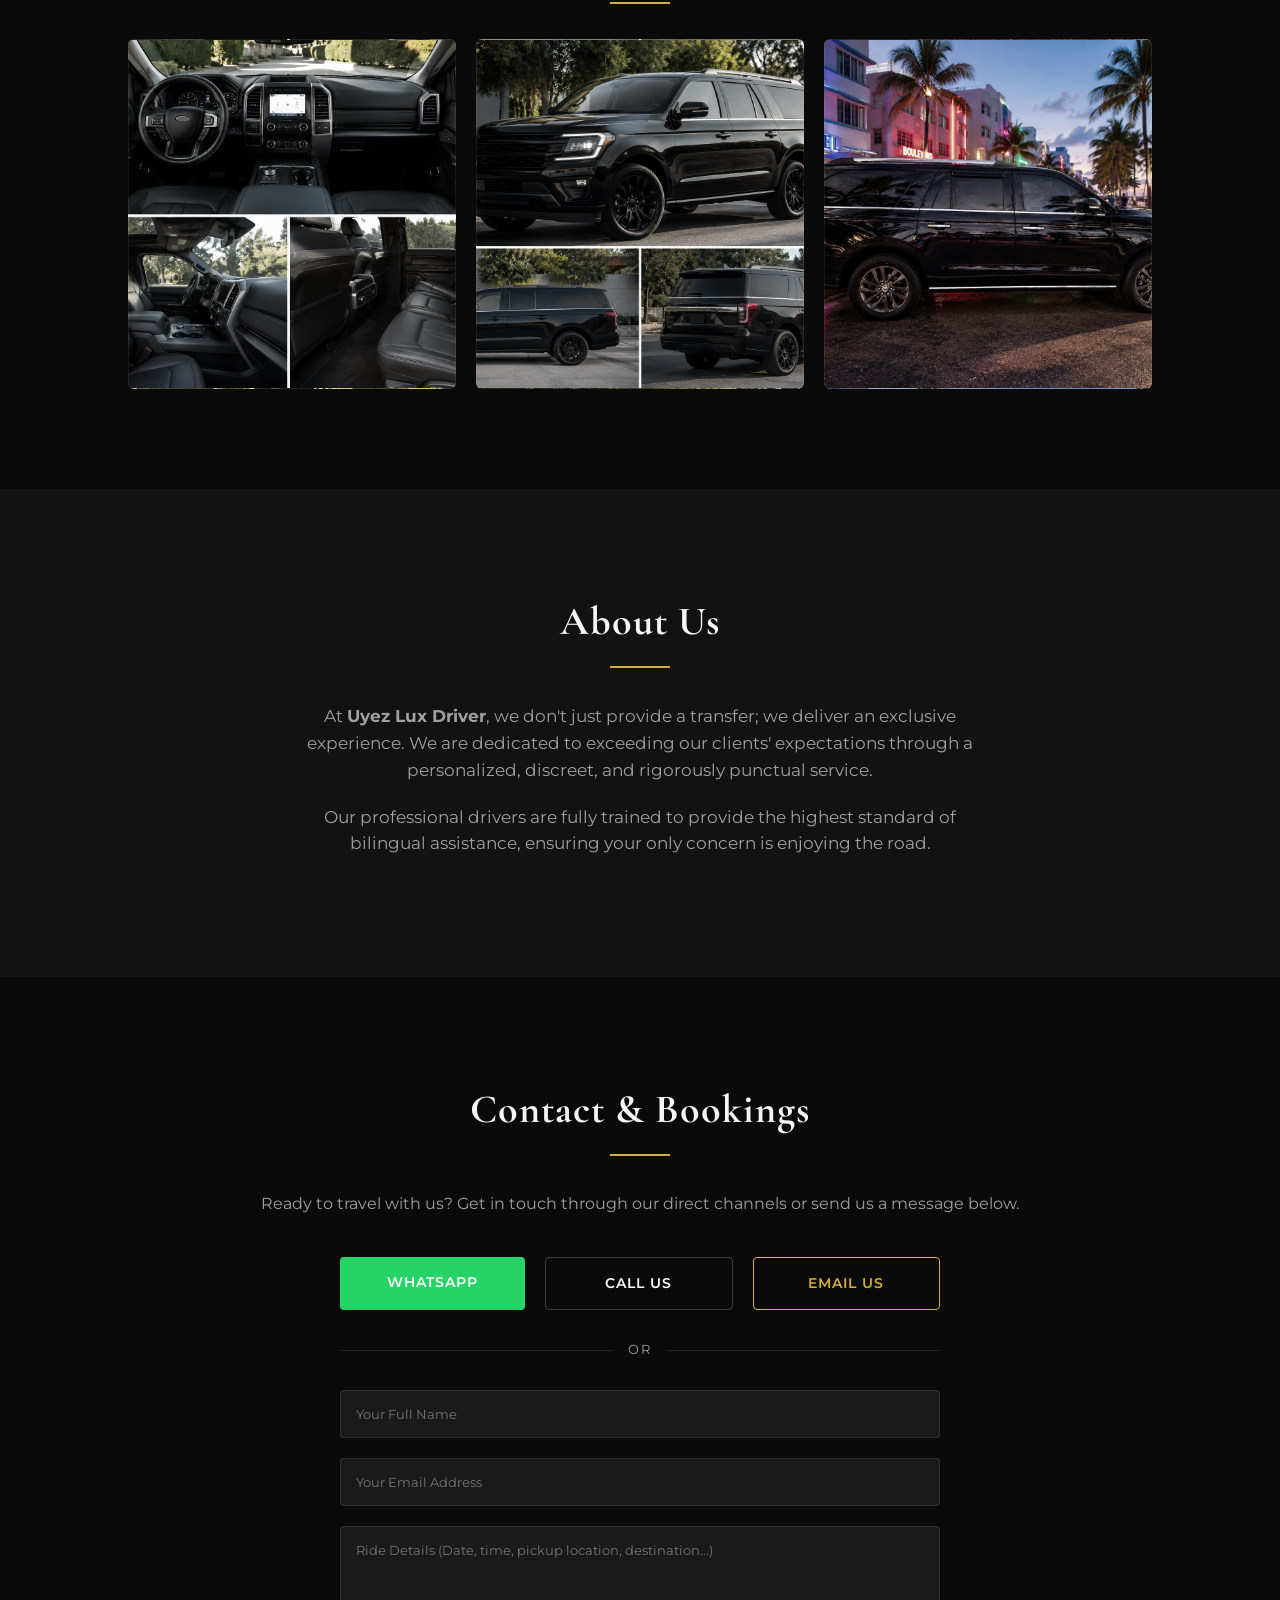
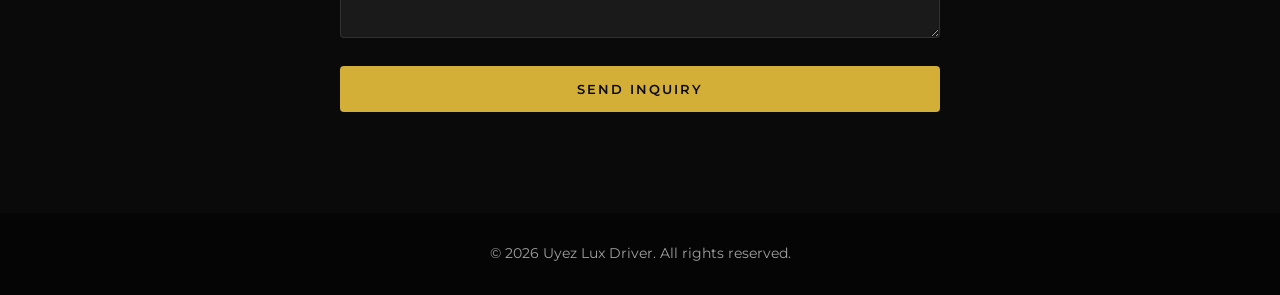
==== commit 94eff683: "Add files via upload" ====
--- a/index.html
+++ b/index.html
@@ -90,18 +90,18 @@
 
         <div class="separator"><span>OR</span></div>
 
-        <form class="contact-form" onsubmit="return false;">
-            <div class="form-group">
-                <input type="text" placeholder="Your Full Name" required>
-            </div>
-            <div class="form-group">
-                <input type="email" placeholder="Your Email Address" required>
-            </div>
-            <div class="form-group">
-                <textarea rows="5" placeholder="Ride Details (Date, time, pickup location, destination...)" required></textarea>
-            </div>
-            <button type="submit" class="btn-submit">Send Inquiry</button>
-        </form>
+       <form class="contact-form" action="mailto:info@uyezluxdriver.com" method="POST" enctype="text/plain">
+    <div class="form-group">
+        <input type="text" name="Name" placeholder="Your Full Name" required>
+    </div>
+    <div class="form-group">
+        <input type="email" name="Email" placeholder="Your Email Address" required>
+    </div>
+    <div class="form-group">
+        <textarea name="Booking Details" rows="5" placeholder="Ride Details (Date, time, pickup location, destination...)" required></textarea>
+    </div>
+    <button type="submit" class="btn-submit">Send Inquiry</button>
+</form>
     </section>
 
     <footer>
--- a/style.css
+++ b/style.css
@@ -100,7 +100,7 @@
 .hero {
     position: relative;
     height: 100vh;
-    background: url('https://images.unsplash.com/photo-1503376780353-7e6692767b70?auto=format&fit=crop&q=80&w=1920') center/cover no-repeat;
+    background: url('fotositio1.jpg') center/cover no-repeat;
     display: flex;
     align-items: center;
     justify-content: center;
